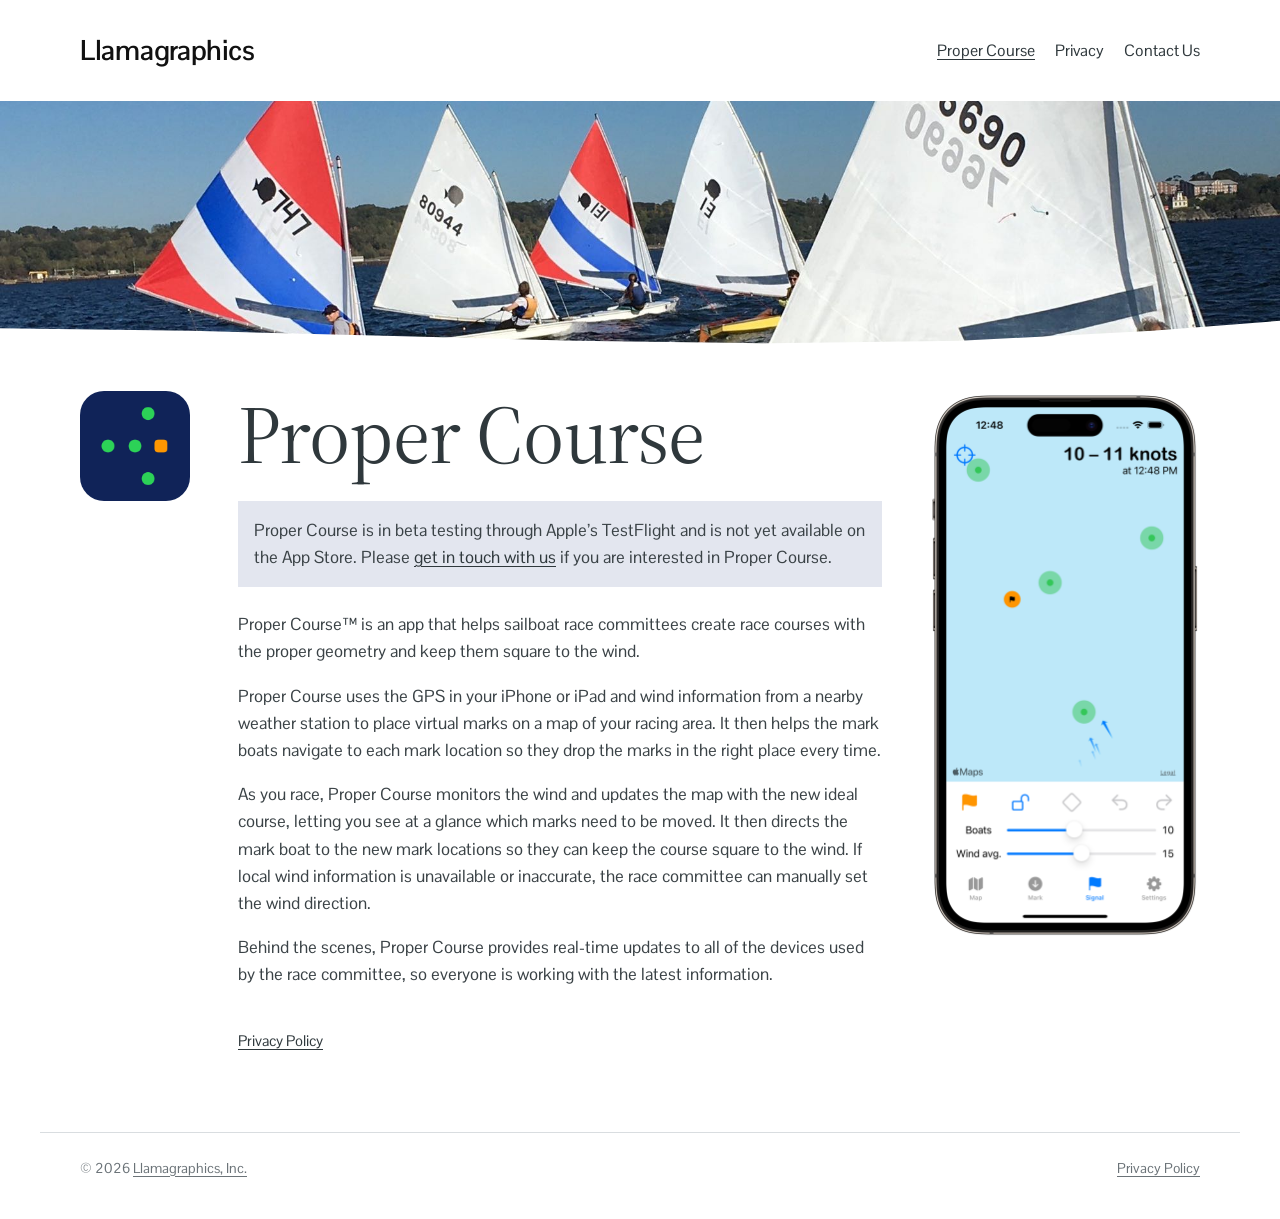
==== index.html @ 51dc2cb9 "Port Proper Course pages from llamagraphics.com Home page and privacy policy as plain HTML/CSS for G" ====
<!doctype html>
<html lang="en">
<head>
  <meta charset="utf-8">
  <meta name="viewport" content="width=device-width, initial-scale=1">
  <title>Proper Course</title>
  <meta name="description" content="Proper Course helps sailboat race committees create race courses with the proper geometry and keep them square to the wind.">
  <link rel="icon" href="favicon.png">
  <link rel="apple-touch-icon" href="apple-touch-icon.png">
  <link rel="preconnect" href="https://fonts.googleapis.com">
  <link rel="preconnect" href="https://fonts.gstatic.com" crossorigin>
  <link rel="stylesheet" href="https://fonts.googleapis.com/css2?family=Pontano+Sans:wght@400;700&family=Source+Serif+4:opsz,wght@8..60,400;8..60,500&display=swap">
  <link rel="stylesheet" href="style.css">
</head>
<body>
  <header class="site-header">
    <a class="wordmark" href="https://llamagraphics.com/">Llamagraphics</a>
    <nav class="site-nav" aria-label="Site">
      <a href="./" aria-current="page">Proper Course</a>
      <a href="privacy">Privacy</a>
      <a href="https://llamagraphics.com/contact">Contact Us</a>
    </nav>
  </header>

  <div class="banner">
    <img src="images/banner.jpg" alt="Small sailboats racing upwind" width="2000" height="1500">
  </div>

  <main>
    <div class="product">
      <img class="app-icon" src="images/icon.png" alt="Proper Course app icon" width="320" height="320">

      <div>
        <h1>Proper Course</h1>

        <div class="notice">
          <p>Proper Course is in beta testing through Apple’s TestFlight and is not yet available on the App Store. Please <a href="https://llamagraphics.com/contact">get in touch with us</a> if you are interested in Proper Course.</p>
        </div>

        <p>Proper Course™ is an app that helps sailboat race committees create race courses with the proper geometry and keep them square to the wind.</p>

        <p>Proper Course uses the GPS in your iPhone or iPad and wind information from a nearby weather station to place virtual marks on a map of your racing area. It then helps the mark boats navigate to each mark location so they drop the marks in the right place every time.</p>

        <p>As you race, Proper Course monitors the wind and updates the map with the new ideal course, letting you see at a glance which marks need to be moved. It then directs the mark boat to the new mark locations so they can keep the course square to the wind. If local wind information is unavailable or inaccurate, the race committee can manually set the wind direction.</p>

        <p>Behind the scenes, Proper Course provides real-time updates to all of the devices used by the race committee, so everyone is working with the latest information.</p>

        <p class="page-links"><a href="privacy">Privacy Policy</a></p>
      </div>

      <div class="screenshot-col">
        <img class="screenshot" src="images/screenshot.png" alt="Proper Course on iPhone, showing marks on a map with the current wind speed" width="542" height="1100">
      </div>
    </div>
  </main>

  <footer class="site-footer">
    <span>© 2026 <a href="https://llamagraphics.com/">Llamagraphics, Inc.</a></span>
    <a href="privacy">Privacy Policy</a>
  </footer>
</body>
</html>
---- style.css ----
/* Proper Course website. Plain CSS, no build step. */

:root {
  --text: #3a4246;
  --heading: #2f383c;
  --muted: #6b7378;
  --link: #2f383c;
  --notice-bg: #e3e6ef;
  --rule: #d9dde0;
  --bg: #ffffff;

  --font-heading: "Source Serif 4", Georgia, serif;
  --font-body: "Pontano Sans", "Helvetica Neue", Helvetica, Arial, sans-serif;
}

* { box-sizing: border-box; }

html { -webkit-text-size-adjust: 100%; }

body {
  margin: 0;
  background: var(--bg);
  color: var(--text);
  font-family: var(--font-body);
  font-size: 17px;
  line-height: 1.6;
}

a { color: var(--link); text-underline-offset: 3px; }
a:hover { color: #000; }

img { max-width: 100%; height: auto; display: block; }

/* Header */

.site-header {
  display: flex;
  align-items: center;
  justify-content: space-between;
  gap: 16px;
  max-width: 1200px;
  margin: 0 auto;
  padding: 28px 40px;
}

.wordmark {
  font-family: var(--font-body);
  font-size: 28px;
  font-weight: 700;
  letter-spacing: -0.01em;
  color: #111;
  text-decoration: none;
}

.site-nav { display: flex; gap: 20px; font-size: 16px; }
.site-nav a { text-decoration: none; white-space: nowrap; }
.site-nav a:hover, .site-nav a[aria-current="page"] { text-decoration: underline; }

/* Banner photo with a gentle wave along its bottom edge */

.banner {
  height: 250px;
  overflow: hidden;
  clip-path: polygon(
    0 0, 100% 0, 100% 88%,
    90% 92%, 75% 96%, 60% 97%, 45% 96%, 30% 94%, 15% 92%, 0 91%
  );
}

.banner img {
  width: 100%;
  height: 100%;
  object-fit: cover;
  object-position: 50% 42%;
}

/* Main content */

main {
  max-width: 1200px;
  margin: 0 auto;
  padding: 40px 40px 64px;
}

.product {
  display: grid;
  grid-template-columns: 110px minmax(0, 1fr) 270px;
  gap: 48px;
  align-items: start;
}

.app-icon {
  width: 110px;
  border-radius: 24px;
}

h1 {
  font-family: var(--font-heading);
  font-weight: 400;
  font-size: 82px;
  line-height: 1.05;
  color: var(--heading);
  margin: 0 0 24px;
  letter-spacing: -0.01em;
}

h2, h3 {
  font-family: var(--font-heading);
  font-weight: 500;
  color: var(--heading);
  line-height: 1.25;
}

.notice {
  background: var(--notice-bg);
  padding: 16px 16px;
  margin: 0 0 24px;
}

.notice p { margin: 0; }

.screenshot { width: 100%; }

.page-links { margin-top: 40px; font-size: 15px; }

/* Long-form text pages (privacy policy) */

.prose { max-width: 760px; margin: 0 auto; }
.prose h1 { font-size: 56px; }
.prose h2 { font-size: 32px; margin: 48px 0 12px; }
.prose h3 { font-size: 22px; margin: 36px 0 8px; }
.prose li { margin-bottom: 8px; }
.prose .updated { color: var(--muted); }
.prose .toc { padding-left: 1.4em; }

.table-wrap { overflow-x: auto; margin: 16px 0; }
.prose table { border-collapse: collapse; font-size: 15px; min-width: 520px; }
.prose td, .prose th {
  border: 1px solid var(--rule);
  padding: 8px 10px;
  vertical-align: top;
  text-align: left;
}

/* Footer */

.site-footer {
  border-top: 1px solid var(--rule);
  max-width: 1200px;
  margin: 0 auto;
  padding: 24px 40px 40px;
  font-size: 14px;
  color: var(--muted);
  display: flex;
  flex-wrap: wrap;
  gap: 8px 24px;
  justify-content: space-between;
}

.site-footer a { color: var(--muted); }

/* Narrow screens */

@media (max-width: 900px) {
  .product { grid-template-columns: 80px minmax(0, 1fr); gap: 24px; }
  .app-icon { width: 80px; border-radius: 18px; }
  .product .screenshot-col { grid-column: 1 / -1; max-width: 300px; margin: 0 auto; }
  h1 { font-size: 56px; }
}

@media (max-width: 600px) {
  body { font-size: 16px; }
  .site-header { padding: 18px 16px; flex-wrap: wrap; row-gap: 6px; }
  .site-nav { gap: 16px; font-size: 15px; }
  .wordmark { font-size: 22px; }
  .banner { height: 160px; }
  main { padding: 24px 16px 48px; }
  .site-footer { padding: 20px 16px 32px; }
  .product { grid-template-columns: 1fr; }
  .app-icon { width: 72px; border-radius: 16px; }
  h1 { font-size: 44px; margin-bottom: 16px; }
  .prose h1 { font-size: 40px; }
}
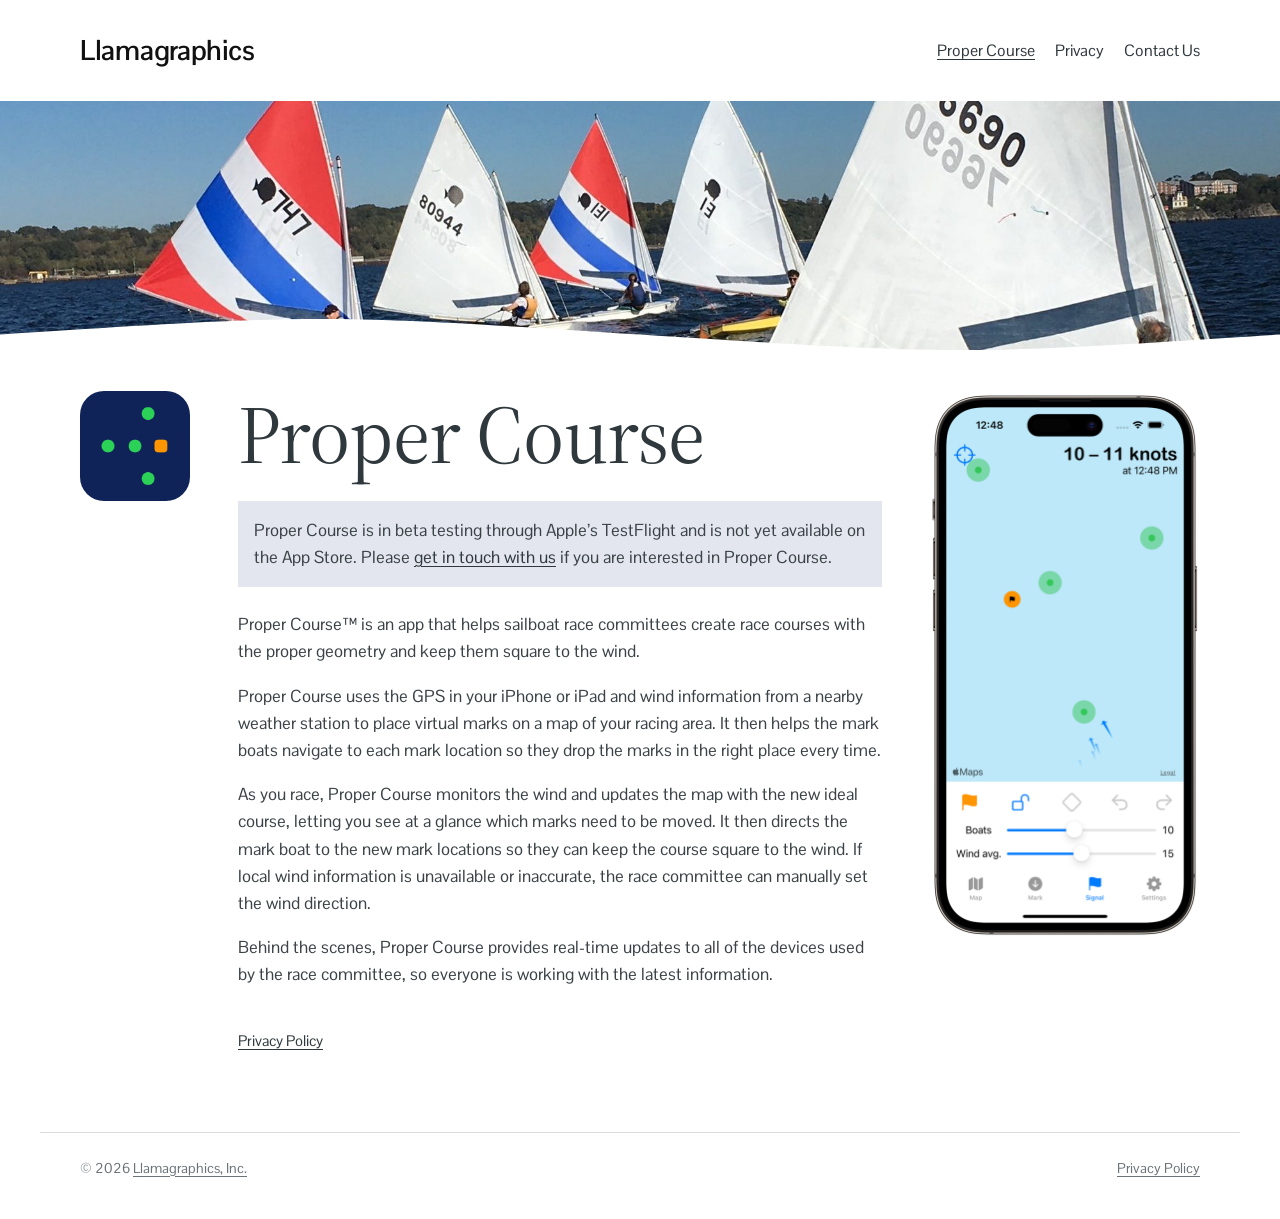
==== commit e534f82b: "Restore the banner's wavy bottom edge Use an SVG clip path with the same S-curve Squarespace drew, i" ====
--- a/index.html
+++ b/index.html
@@ -16,11 +16,17 @@
   <header class="site-header">
     <a class="wordmark" href="https://llamagraphics.com/">Llamagraphics</a>
     <nav class="site-nav" aria-label="Site">
-      <a href="./" aria-current="page">Proper Course</a>
-      <a href="privacy">Privacy</a>
+      <a href="index.html" aria-current="page">Proper Course</a>
+      <a href="privacy.html">Privacy</a>
       <a href="https://llamagraphics.com/contact">Contact Us</a>
     </nav>
   </header>
+
+  <svg width="0" height="0" style="position: absolute" aria-hidden="true">
+    <clipPath id="banner-wave" clipPathUnits="objectBoundingBox">
+      <path d="M0,0 H1 V0.935 C0.75,1.018 0.75,1.018 0.5,0.935 C0.25,0.852 0.25,0.852 0,0.935 Z"/>
+    </clipPath>
+  </svg>
 
   <div class="banner">
     <img src="images/banner.jpg" alt="Small sailboats racing upwind" width="2000" height="1500">
@@ -45,7 +51,7 @@
 
         <p>Behind the scenes, Proper Course provides real-time updates to all of the devices used by the race committee, so everyone is working with the latest information.</p>
 
-        <p class="page-links"><a href="privacy">Privacy Policy</a></p>
+        <p class="page-links"><a href="privacy.html">Privacy Policy</a></p>
       </div>
 
       <div class="screenshot-col">
@@ -56,7 +62,7 @@
 
   <footer class="site-footer">
     <span>© 2026 <a href="https://llamagraphics.com/">Llamagraphics, Inc.</a></span>
-    <a href="privacy">Privacy Policy</a>
+    <a href="privacy.html">Privacy Policy</a>
   </footer>
 </body>
 </html>
--- a/style.css
+++ b/style.css
@@ -56,15 +56,15 @@
 .site-nav a { text-decoration: none; white-space: nowrap; }
 .site-nav a:hover, .site-nav a[aria-current="page"] { text-decoration: underline; }
 
-/* Banner photo with a gentle wave along its bottom edge */
+/* Banner photo with a gentle wave along its bottom edge. The curve is the
+   #banner-wave clip path defined at the top of index.html, the same shape
+   Squarespace used: one S-curve across the full width. */
 
 .banner {
   height: 250px;
   overflow: hidden;
-  clip-path: polygon(
-    0 0, 100% 0, 100% 88%,
-    90% 92%, 75% 96%, 60% 97%, 45% 96%, 30% 94%, 15% 92%, 0 91%
-  );
+  -webkit-clip-path: url(#banner-wave);
+  clip-path: url(#banner-wave);
 }
 
 .banner img {
